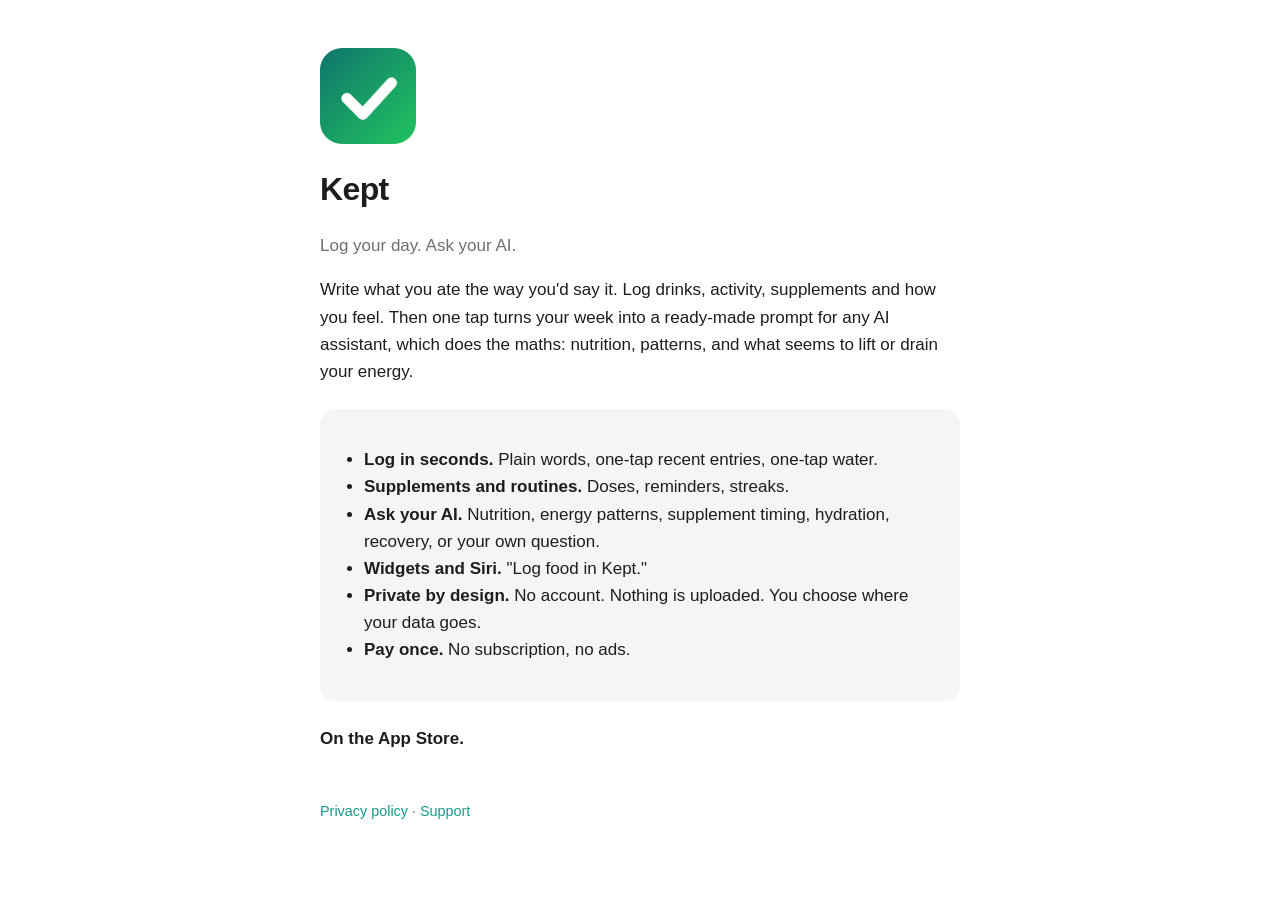
==== index.html @ 618c5a5a "Listing, privacy, support and screenshots for 2.0 - docs/listing/v2.0.md rewritten for the food and " ====
<!DOCTYPE html>
<html lang="en">
<head>
<meta charset="utf-8">
<meta name="viewport" content="width=device-width, initial-scale=1">
<title>Kept: Food &amp; Supplement Log</title>
<meta name="description" content="Log food, drinks, activity, supplements and how you feel in plain words, then ask any AI what it means. Private, pay once, no account.">
<link rel="stylesheet" href="docs/_style.css">
</head>
<body>
<main>
  <img class="icon" src="Kept/Assets.xcassets/AppIconPreview.imageset/AppIconPreview@3x.png" alt="Kept app icon">
  <h1>Kept</h1>
  <p class="muted">Log your day. Ask your AI.</p>

  <p>Write what you ate the way you'd say it. Log drinks, activity, supplements and how you feel. Then one tap turns your week into a ready-made prompt for any AI assistant, which does the maths: nutrition, patterns, and what seems to lift or drain your energy.</p>

  <div class="card">
    <ul>
      <li><strong>Log in seconds.</strong> Plain words, one-tap recent entries, one-tap water.</li>
      <li><strong>Supplements and routines.</strong> Doses, reminders, streaks.</li>
      <li><strong>Ask your AI.</strong> Nutrition, energy patterns, supplement timing, hydration, recovery, or your own question.</li>
      <li><strong>Widgets and Siri.</strong> "Log food in Kept."</li>
      <li><strong>Private by design.</strong> No account. Nothing is uploaded. You choose where your data goes.</li>
      <li><strong>Pay once.</strong> No subscription, no ads.</li>
    </ul>
  </div>

  <p><strong>On the App Store.</strong></p>

  <footer class="muted"><a href="docs/privacy/">Privacy policy</a> · <a href="docs/support/">Support</a></footer>
</main>
</body>
</html>
---- docs/_style.css ----
:root { color-scheme: light dark; --bg: #ffffff; --fg: #1d1d1f; --muted: #6e6e73; --accent: #0f9d8a; --card: #f5f5f7; }
@media (prefers-color-scheme: dark) { :root { --bg: #000000; --fg: #f5f5f7; --muted: #a1a1a6; --card: #1c1c1e; } }
* { box-sizing: border-box; }
body { margin: 0; background: var(--bg); color: var(--fg); font: 17px/1.6 -apple-system, BlinkMacSystemFont, "SF Pro Text", "Segoe UI", Roboto, Helvetica, Arial, sans-serif; }
main { max-width: 680px; margin: 0 auto; padding: 48px 20px 80px; }
h1 { font-size: 2rem; letter-spacing: -0.02em; margin: 0 0 8px; }
h2 { font-size: 1.15rem; margin: 32px 0 8px; }
p, li { color: var(--fg); }
.muted { color: var(--muted); }
a { color: var(--accent); text-decoration: none; }
a:hover { text-decoration: underline; }
.icon { width: 96px; height: 96px; border-radius: 22px; display: block; margin: 0 0 20px; }
.card { background: var(--card); border-radius: 16px; padding: 20px 24px; margin: 24px 0; }
ul { padding-left: 20px; }
footer { margin-top: 48px; font-size: 0.9rem; }
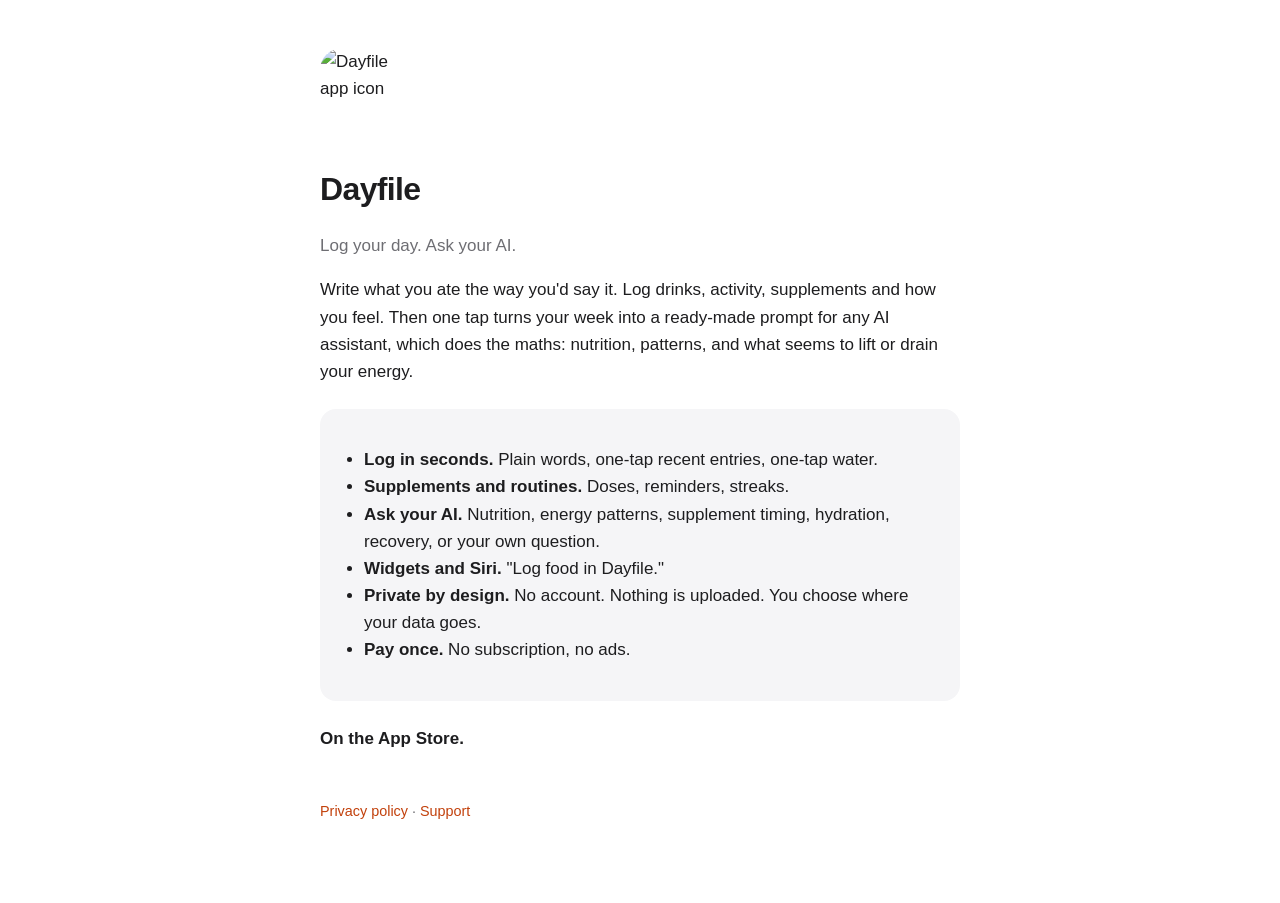
==== commit 2552cad5: "Rebrand to Dayfile: name, icon, palette, and every user-facing string "Kept" is shared by five or mo" ====
--- a/index.html
+++ b/index.html
@@ -3,14 +3,14 @@
 <head>
 <meta charset="utf-8">
 <meta name="viewport" content="width=device-width, initial-scale=1">
-<title>Kept: Food &amp; Supplement Log</title>
+<title>Dayfile: Food &amp; Supplement Log</title>
 <meta name="description" content="Log food, drinks, activity, supplements and how you feel in plain words, then ask any AI what it means. Private, pay once, no account.">
 <link rel="stylesheet" href="docs/_style.css">
 </head>
 <body>
 <main>
-  <img class="icon" src="Kept/Assets.xcassets/AppIconPreview.imageset/AppIconPreview@3x.png" alt="Kept app icon">
-  <h1>Kept</h1>
+  <img class="icon" src="Dayfile/Assets.xcassets/AppIconPreview.imageset/AppIconPreview@3x.png" alt="Dayfile app icon">
+  <h1>Dayfile</h1>
   <p class="muted">Log your day. Ask your AI.</p>
 
   <p>Write what you ate the way you'd say it. Log drinks, activity, supplements and how you feel. Then one tap turns your week into a ready-made prompt for any AI assistant, which does the maths: nutrition, patterns, and what seems to lift or drain your energy.</p>
@@ -20,7 +20,7 @@
       <li><strong>Log in seconds.</strong> Plain words, one-tap recent entries, one-tap water.</li>
       <li><strong>Supplements and routines.</strong> Doses, reminders, streaks.</li>
       <li><strong>Ask your AI.</strong> Nutrition, energy patterns, supplement timing, hydration, recovery, or your own question.</li>
-      <li><strong>Widgets and Siri.</strong> "Log food in Kept."</li>
+      <li><strong>Widgets and Siri.</strong> "Log food in Dayfile."</li>
       <li><strong>Private by design.</strong> No account. Nothing is uploaded. You choose where your data goes.</li>
       <li><strong>Pay once.</strong> No subscription, no ads.</li>
     </ul>
--- a/docs/_style.css
+++ b/docs/_style.css
@@ -1,5 +1,5 @@
-:root { color-scheme: light dark; --bg: #ffffff; --fg: #1d1d1f; --muted: #6e6e73; --accent: #0f9d8a; --card: #f5f5f7; }
-@media (prefers-color-scheme: dark) { :root { --bg: #000000; --fg: #f5f5f7; --muted: #a1a1a6; --card: #1c1c1e; } }
+:root { color-scheme: light dark; --bg: #ffffff; --fg: #1d1d1f; --muted: #6e6e73; --accent: #c2410c; --card: #f5f5f7; }
+@media (prefers-color-scheme: dark) { :root { --bg: #000000; --fg: #f5f5f7; --muted: #a1a1a6; --card: #1c1c1e; --accent: #fb923c; } }
 * { box-sizing: border-box; }
 body { margin: 0; background: var(--bg); color: var(--fg); font: 17px/1.6 -apple-system, BlinkMacSystemFont, "SF Pro Text", "Segoe UI", Roboto, Helvetica, Arial, sans-serif; }
 main { max-width: 680px; margin: 0 auto; padding: 48px 20px 80px; }
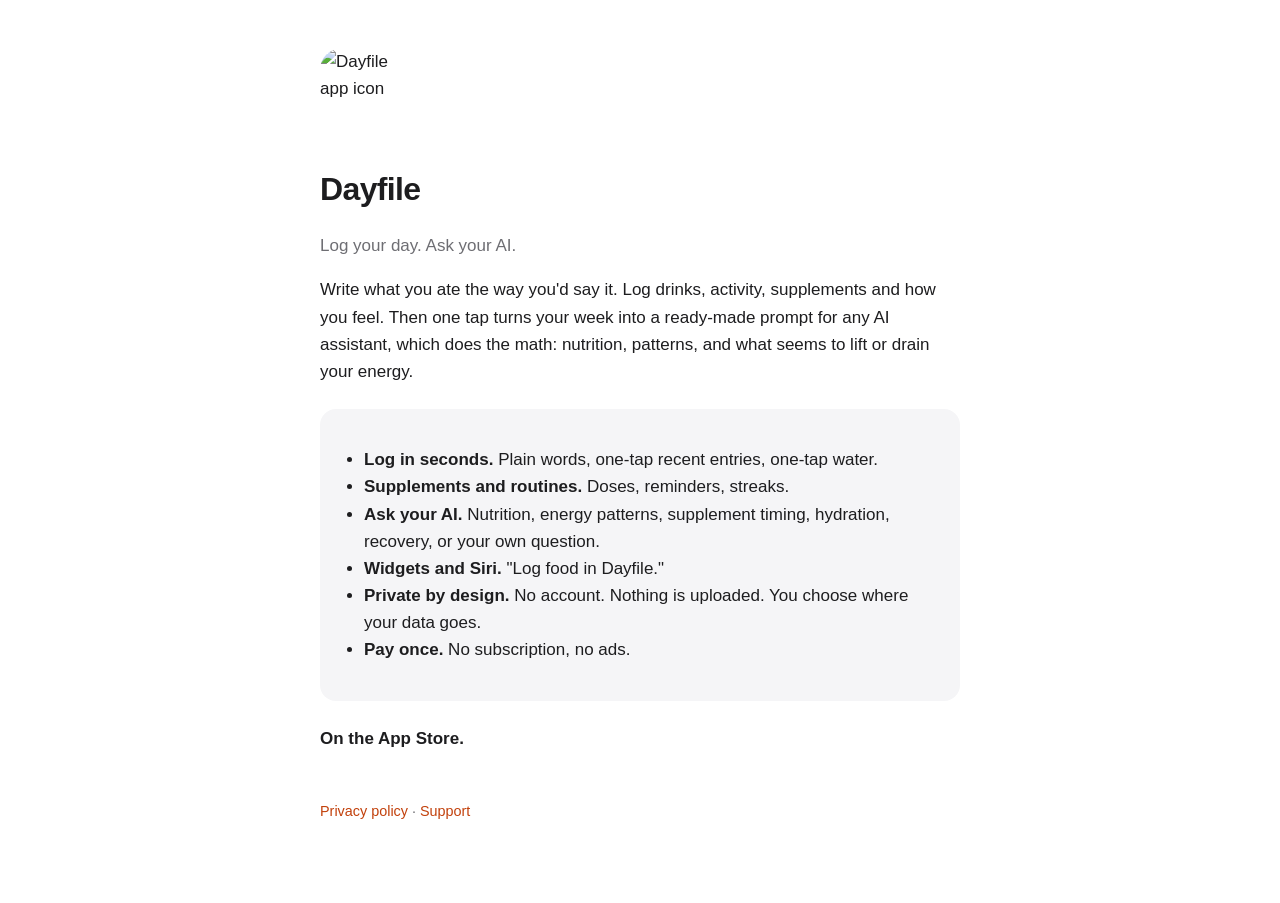
==== commit 3e6ee1bb: "Use US spelling in prompts, captions and listing Co-Authored-By: Claude Opus 5.5 <noreply@anthropic." ====
--- a/index.html
+++ b/index.html
@@ -13,7 +13,7 @@
   <h1>Dayfile</h1>
   <p class="muted">Log your day. Ask your AI.</p>
 
-  <p>Write what you ate the way you'd say it. Log drinks, activity, supplements and how you feel. Then one tap turns your week into a ready-made prompt for any AI assistant, which does the maths: nutrition, patterns, and what seems to lift or drain your energy.</p>
+  <p>Write what you ate the way you'd say it. Log drinks, activity, supplements and how you feel. Then one tap turns your week into a ready-made prompt for any AI assistant, which does the math: nutrition, patterns, and what seems to lift or drain your energy.</p>
 
   <div class="card">
     <ul>
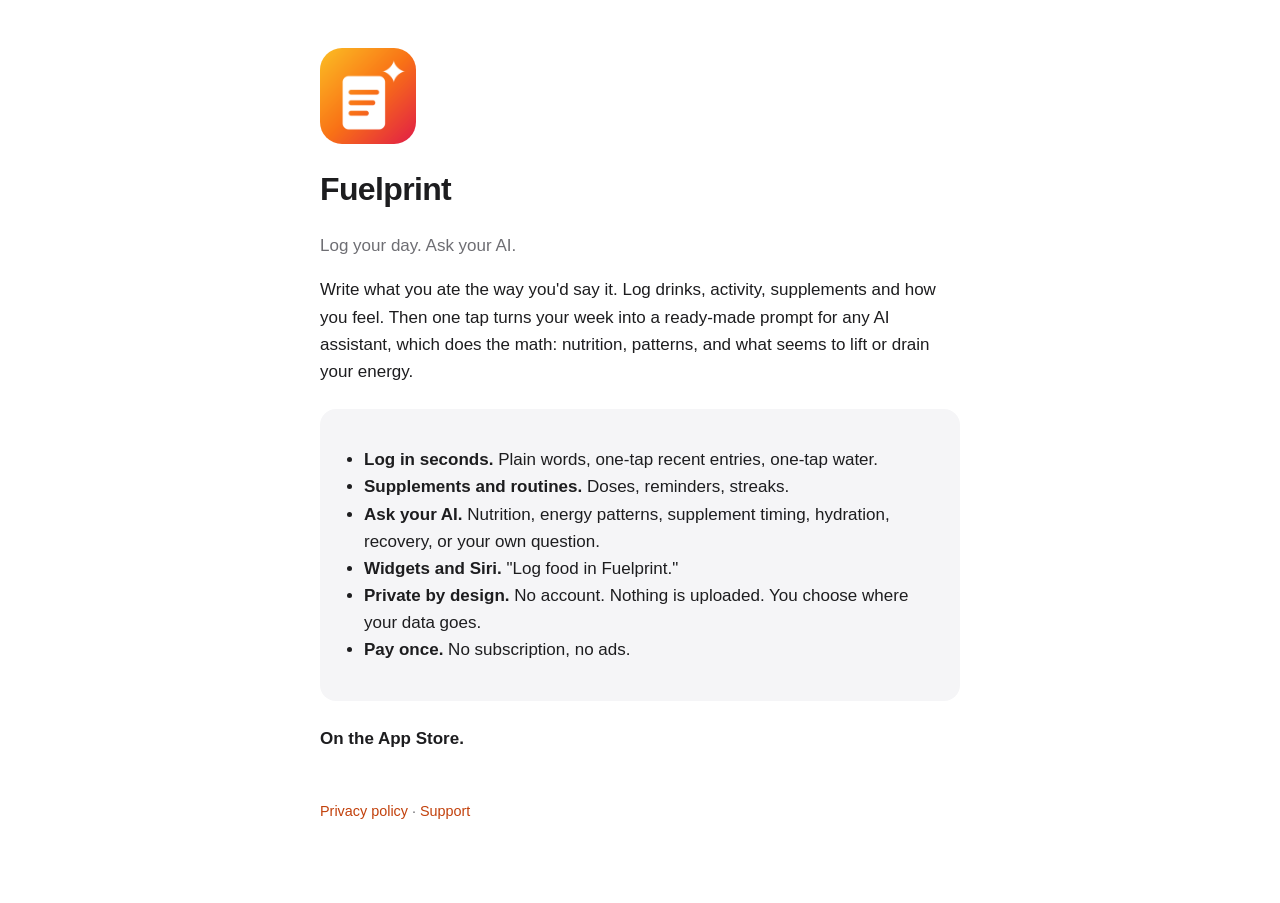
==== commit 20391355: "Rename Dayfile to Fuelprint Sixty names were checked against the US App Store; Fuelprint had no apps" ====
--- a/index.html
+++ b/index.html
@@ -3,14 +3,14 @@
 <head>
 <meta charset="utf-8">
 <meta name="viewport" content="width=device-width, initial-scale=1">
-<title>Dayfile: Food &amp; Supplement Log</title>
+<title>Fuelprint: Food &amp; Supplements</title>
 <meta name="description" content="Log food, drinks, activity, supplements and how you feel in plain words, then ask any AI what it means. Private, pay once, no account.">
 <link rel="stylesheet" href="docs/_style.css">
 </head>
 <body>
 <main>
-  <img class="icon" src="Dayfile/Assets.xcassets/AppIconPreview.imageset/AppIconPreview@3x.png" alt="Dayfile app icon">
-  <h1>Dayfile</h1>
+  <img class="icon" src="Kept/Assets.xcassets/AppIconPreview.imageset/AppIconPreview@3x.png" alt="Fuelprint app icon">
+  <h1>Fuelprint</h1>
   <p class="muted">Log your day. Ask your AI.</p>
 
   <p>Write what you ate the way you'd say it. Log drinks, activity, supplements and how you feel. Then one tap turns your week into a ready-made prompt for any AI assistant, which does the math: nutrition, patterns, and what seems to lift or drain your energy.</p>
@@ -20,7 +20,7 @@
       <li><strong>Log in seconds.</strong> Plain words, one-tap recent entries, one-tap water.</li>
       <li><strong>Supplements and routines.</strong> Doses, reminders, streaks.</li>
       <li><strong>Ask your AI.</strong> Nutrition, energy patterns, supplement timing, hydration, recovery, or your own question.</li>
-      <li><strong>Widgets and Siri.</strong> "Log food in Dayfile."</li>
+      <li><strong>Widgets and Siri.</strong> "Log food in Fuelprint."</li>
       <li><strong>Private by design.</strong> No account. Nothing is uploaded. You choose where your data goes.</li>
       <li><strong>Pay once.</strong> No subscription, no ads.</li>
     </ul>
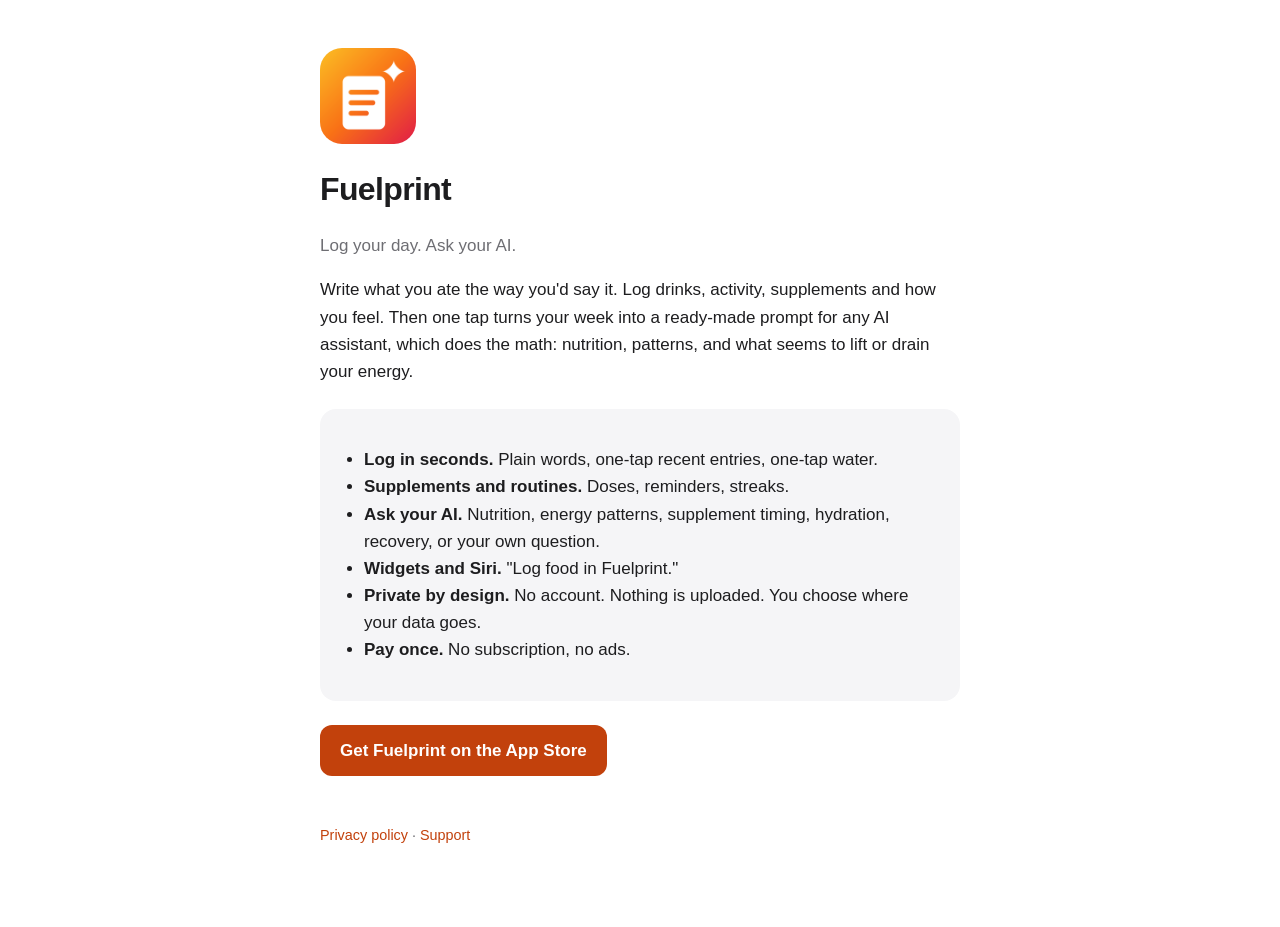
==== commit e860ab32: "Link the website to the live App Store listing Co-Authored-By: Claude Opus 5.5 <noreply@anthropic.co" ====
--- a/index.html
+++ b/index.html
@@ -26,7 +26,7 @@
     </ul>
   </div>
 
-  <p><strong>On the App Store.</strong></p>
+  <p><a class="button" href="https://apps.apple.com/app/id6814644588">Get Fuelprint on the App Store</a></p>
 
   <footer class="muted"><a href="docs/privacy/">Privacy policy</a> · <a href="docs/support/">Support</a></footer>
 </main>
--- a/docs/_style.css
+++ b/docs/_style.css
@@ -10,6 +10,7 @@
 a { color: var(--accent); text-decoration: none; }
 a:hover { text-decoration: underline; }
 .icon { width: 96px; height: 96px; border-radius: 22px; display: block; margin: 0 0 20px; }
+.button { display: inline-block; background: var(--accent); color: #fff; font-weight: 600; padding: 12px 20px; border-radius: 12px; }
 .card { background: var(--card); border-radius: 16px; padding: 20px 24px; margin: 24px 0; }
 ul { padding-left: 20px; }
 footer { margin-top: 48px; font-size: 0.9rem; }
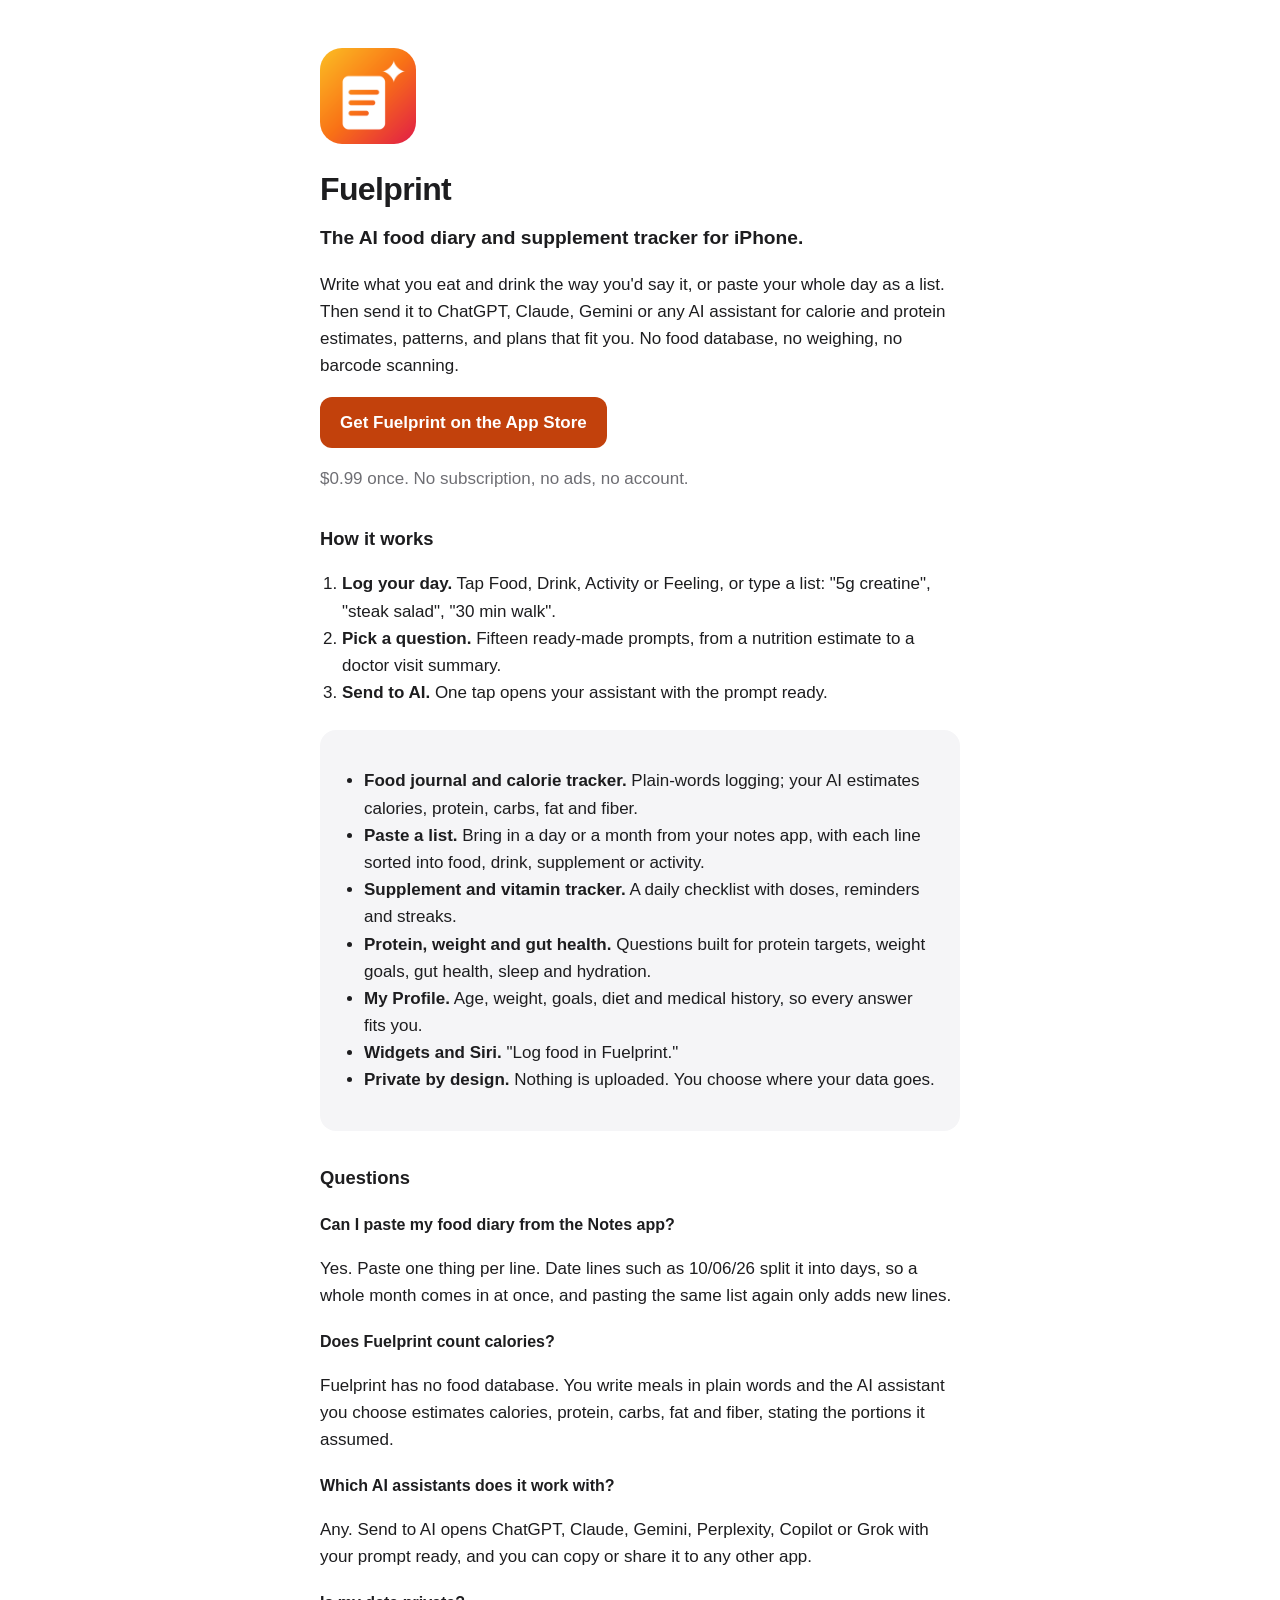
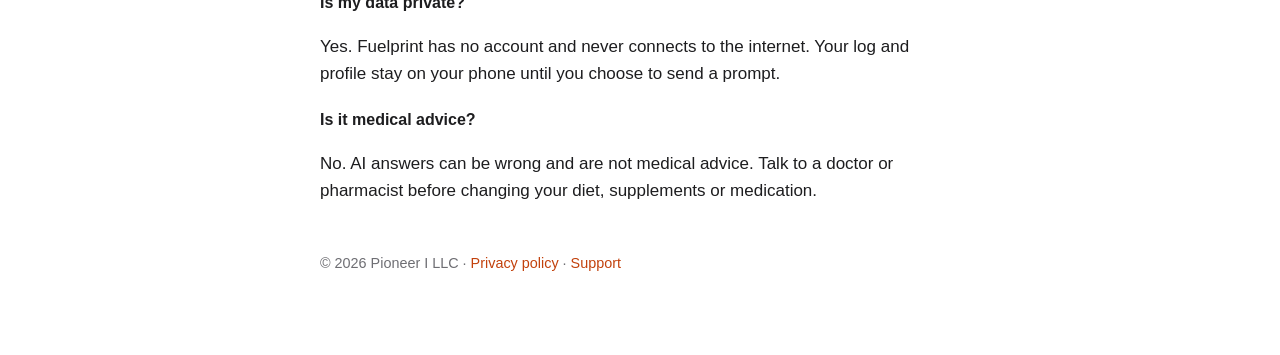
==== commit e43421db: "2.1 listing, website SEO, support and privacy pages, screenshots - docs/listing/v2.1.md: subtitle 'A" ====
--- a/index.html
+++ b/index.html
@@ -3,32 +3,122 @@
 <head>
 <meta charset="utf-8">
 <meta name="viewport" content="width=device-width, initial-scale=1">
-<title>Fuelprint: Food &amp; Supplements</title>
-<meta name="description" content="Log food, drinks, activity, supplements and how you feel in plain words, then ask any AI what it means. Private, pay once, no account.">
+<title>Fuelprint: AI Food Diary, Calorie &amp; Supplement Tracker for iPhone</title>
+<meta name="description" content="Log food, drinks, supplements and workouts in plain words or paste a whole day as a list. Get calorie, protein and nutrition estimates from ChatGPT, Claude or Gemini. Private. Pay once.">
+<meta name="keywords" content="food diary, food journal, calorie tracker, protein tracker, supplement tracker, vitamin tracker, macro tracker, AI nutrition, meal log, iPhone app">
+<link rel="canonical" href="https://messagegabrielhere-lgtm.github.io/Appsales/">
+<meta name="apple-itunes-app" content="app-id=6814644588">
+<meta name="theme-color" content="#c2410c">
+
+<meta property="og:type" content="website">
+<meta property="og:site_name" content="Fuelprint">
+<meta property="og:title" content="Fuelprint: AI Food Diary &amp; Supplement Tracker">
+<meta property="og:description" content="Write your day like a note. Ask your AI for calories, protein, patterns and plans. Private, pay once, no account.">
+<meta property="og:url" content="https://messagegabrielhere-lgtm.github.io/Appsales/">
+<meta property="og:image" content="https://messagegabrielhere-lgtm.github.io/Appsales/Kept/Assets.xcassets/AppIconPreview.imageset/AppIconPreview@3x.png">
+<meta name="twitter:card" content="summary">
+<meta name="twitter:title" content="Fuelprint: AI Food Diary &amp; Supplement Tracker">
+<meta name="twitter:description" content="Write your day like a note. Ask your AI for calories, protein, patterns and plans.">
+<meta name="twitter:image" content="https://messagegabrielhere-lgtm.github.io/Appsales/Kept/Assets.xcassets/AppIconPreview.imageset/AppIconPreview@3x.png">
+<link rel="icon" type="image/png" href="Kept/Assets.xcassets/AppIconPreview.imageset/AppIconPreview@3x.png">
+<link rel="apple-touch-icon" href="Kept/Assets.xcassets/AppIconPreview.imageset/AppIconPreview@3x.png">
 <link rel="stylesheet" href="docs/_style.css">
+
+<script type="application/ld+json">
+{
+  "@context": "https://schema.org",
+  "@graph": [
+    {
+      "@type": "MobileApplication",
+      "name": "Fuelprint: Food & Supplements",
+      "alternateName": "Fuelprint",
+      "description": "A food diary and supplement tracker built for AI. Log food, drinks, supplements, activity and how you feel in plain words, or paste a whole day as a list, then get calorie, protein and nutrition estimates from the AI assistant you choose.",
+      "operatingSystem": "iOS 17.0 or later",
+      "applicationCategory": "HealthApplication",
+      "applicationSubCategory": "Food & Drink",
+      "installUrl": "https://apps.apple.com/app/id6814644588",
+      "url": "https://messagegabrielhere-lgtm.github.io/Appsales/",
+      "image": "https://messagegabrielhere-lgtm.github.io/Appsales/Kept/Assets.xcassets/AppIconPreview.imageset/AppIconPreview@3x.png",
+      "offers": { "@type": "Offer", "price": "0.99", "priceCurrency": "USD" },
+      "publisher": { "@type": "Organization", "name": "Pioneer I LLC" }
+    },
+    {
+      "@type": "FAQPage",
+      "mainEntity": [
+        {
+          "@type": "Question",
+          "name": "Can I paste my food diary from the Notes app?",
+          "acceptedAnswer": { "@type": "Answer", "text": "Yes. Paste one thing per line. Date lines such as 10/06/26 split it into days, so a whole month comes in at once, and pasting the same list again only adds new lines." }
+        },
+        {
+          "@type": "Question",
+          "name": "Does Fuelprint count calories?",
+          "acceptedAnswer": { "@type": "Answer", "text": "Fuelprint has no food database. You write meals in plain words and the AI assistant you choose estimates calories, protein, carbs, fat and fiber, stating the portions it assumed." }
+        },
+        {
+          "@type": "Question",
+          "name": "Which AI assistants does it work with?",
+          "acceptedAnswer": { "@type": "Answer", "text": "Any. Send to AI opens ChatGPT, Claude, Gemini, Perplexity, Copilot or Grok with your prompt ready, and you can copy or share it to any other app." }
+        },
+        {
+          "@type": "Question",
+          "name": "Is my data private?",
+          "acceptedAnswer": { "@type": "Answer", "text": "Yes. Fuelprint has no account and never connects to the internet. Your log and profile stay on your phone until you choose to send a prompt." }
+        },
+        {
+          "@type": "Question",
+          "name": "Is it medical advice?",
+          "acceptedAnswer": { "@type": "Answer", "text": "No. AI answers can be wrong and are not medical advice. Talk to a doctor or pharmacist before changing your diet, supplements or medication." }
+        }
+      ]
+    }
+  ]
+}
+</script>
 </head>
 <body>
 <main>
-  <img class="icon" src="Kept/Assets.xcassets/AppIconPreview.imageset/AppIconPreview@3x.png" alt="Fuelprint app icon">
+  <img class="icon" src="Kept/Assets.xcassets/AppIconPreview.imageset/AppIconPreview@3x.png" alt="Fuelprint app icon" width="96" height="96">
   <h1>Fuelprint</h1>
-  <p class="muted">Log your day. Ask your AI.</p>
+  <p class="lead">The AI food diary and supplement tracker for iPhone.</p>
 
-  <p>Write what you ate the way you'd say it. Log drinks, activity, supplements and how you feel. Then one tap turns your week into a ready-made prompt for any AI assistant, which does the math: nutrition, patterns, and what seems to lift or drain your energy.</p>
+  <p>Write what you eat and drink the way you'd say it, or paste your whole day as a list. Then send it to ChatGPT, Claude, Gemini or any AI assistant for calorie and protein estimates, patterns, and plans that fit you. No food database, no weighing, no barcode scanning.</p>
+
+  <p><a class="button" href="https://apps.apple.com/app/id6814644588">Get Fuelprint on the App Store</a></p>
+  <p class="muted">$0.99 once. No subscription, no ads, no account.</p>
+
+  <h2>How it works</h2>
+  <ol>
+    <li><strong>Log your day.</strong> Tap Food, Drink, Activity or Feeling, or type a list: "5g creatine", "steak salad", "30 min walk".</li>
+    <li><strong>Pick a question.</strong> Fifteen ready-made prompts, from a nutrition estimate to a doctor visit summary.</li>
+    <li><strong>Send to AI.</strong> One tap opens your assistant with the prompt ready.</li>
+  </ol>
 
   <div class="card">
     <ul>
-      <li><strong>Log in seconds.</strong> Plain words, one-tap recent entries, one-tap water.</li>
-      <li><strong>Supplements and routines.</strong> Doses, reminders, streaks.</li>
-      <li><strong>Ask your AI.</strong> Nutrition, energy patterns, supplement timing, hydration, recovery, or your own question.</li>
+      <li><strong>Food journal and calorie tracker.</strong> Plain-words logging; your AI estimates calories, protein, carbs, fat and fiber.</li>
+      <li><strong>Paste a list.</strong> Bring in a day or a month from your notes app, with each line sorted into food, drink, supplement or activity.</li>
+      <li><strong>Supplement and vitamin tracker.</strong> A daily checklist with doses, reminders and streaks.</li>
+      <li><strong>Protein, weight and gut health.</strong> Questions built for protein targets, weight goals, gut health, sleep and hydration.</li>
+      <li><strong>My Profile.</strong> Age, weight, goals, diet and medical history, so every answer fits you.</li>
       <li><strong>Widgets and Siri.</strong> "Log food in Fuelprint."</li>
-      <li><strong>Private by design.</strong> No account. Nothing is uploaded. You choose where your data goes.</li>
-      <li><strong>Pay once.</strong> No subscription, no ads.</li>
+      <li><strong>Private by design.</strong> Nothing is uploaded. You choose where your data goes.</li>
     </ul>
   </div>
 
-  <p><a class="button" href="https://apps.apple.com/app/id6814644588">Get Fuelprint on the App Store</a></p>
+  <h2>Questions</h2>
+  <h3>Can I paste my food diary from the Notes app?</h3>
+  <p>Yes. Paste one thing per line. Date lines such as 10/06/26 split it into days, so a whole month comes in at once, and pasting the same list again only adds new lines.</p>
+  <h3>Does Fuelprint count calories?</h3>
+  <p>Fuelprint has no food database. You write meals in plain words and the AI assistant you choose estimates calories, protein, carbs, fat and fiber, stating the portions it assumed.</p>
+  <h3>Which AI assistants does it work with?</h3>
+  <p>Any. Send to AI opens ChatGPT, Claude, Gemini, Perplexity, Copilot or Grok with your prompt ready, and you can copy or share it to any other app.</p>
+  <h3>Is my data private?</h3>
+  <p>Yes. Fuelprint has no account and never connects to the internet. Your log and profile stay on your phone until you choose to send a prompt.</p>
+  <h3>Is it medical advice?</h3>
+  <p>No. AI answers can be wrong and are not medical advice. Talk to a doctor or pharmacist before changing your diet, supplements or medication.</p>
 
-  <footer class="muted"><a href="docs/privacy/">Privacy policy</a> · <a href="docs/support/">Support</a></footer>
+  <footer class="muted">© 2026 Pioneer I LLC · <a href="docs/privacy/">Privacy policy</a> · <a href="docs/support/">Support</a></footer>
 </main>
 </body>
 </html>
--- a/docs/_style.css
+++ b/docs/_style.css
@@ -5,12 +5,16 @@
 main { max-width: 680px; margin: 0 auto; padding: 48px 20px 80px; }
 h1 { font-size: 2rem; letter-spacing: -0.02em; margin: 0 0 8px; }
 h2 { font-size: 1.15rem; margin: 32px 0 8px; }
+h3 { font-size: 1rem; margin: 20px 0 4px; }
+.lead { font-size: 1.2rem; font-weight: 600; margin: 0 0 16px; }
+code { font: 0.9em ui-monospace, SFMono-Regular, Menlo, monospace; background: var(--card); padding: 1px 5px; border-radius: 5px; }
+ol { padding-left: 22px; }
 p, li { color: var(--fg); }
 .muted { color: var(--muted); }
 a { color: var(--accent); text-decoration: none; }
 a:hover { text-decoration: underline; }
 .icon { width: 96px; height: 96px; border-radius: 22px; display: block; margin: 0 0 20px; }
-.button { display: inline-block; background: var(--accent); color: #fff; font-weight: 600; padding: 12px 20px; border-radius: 12px; }
+.button { display: inline-block; background: #c2410c; color: #fff; font-weight: 600; padding: 12px 20px; border-radius: 12px; }
 .card { background: var(--card); border-radius: 16px; padding: 20px 24px; margin: 24px 0; }
 ul { padding-left: 20px; }
 footer { margin-top: 48px; font-size: 0.9rem; }
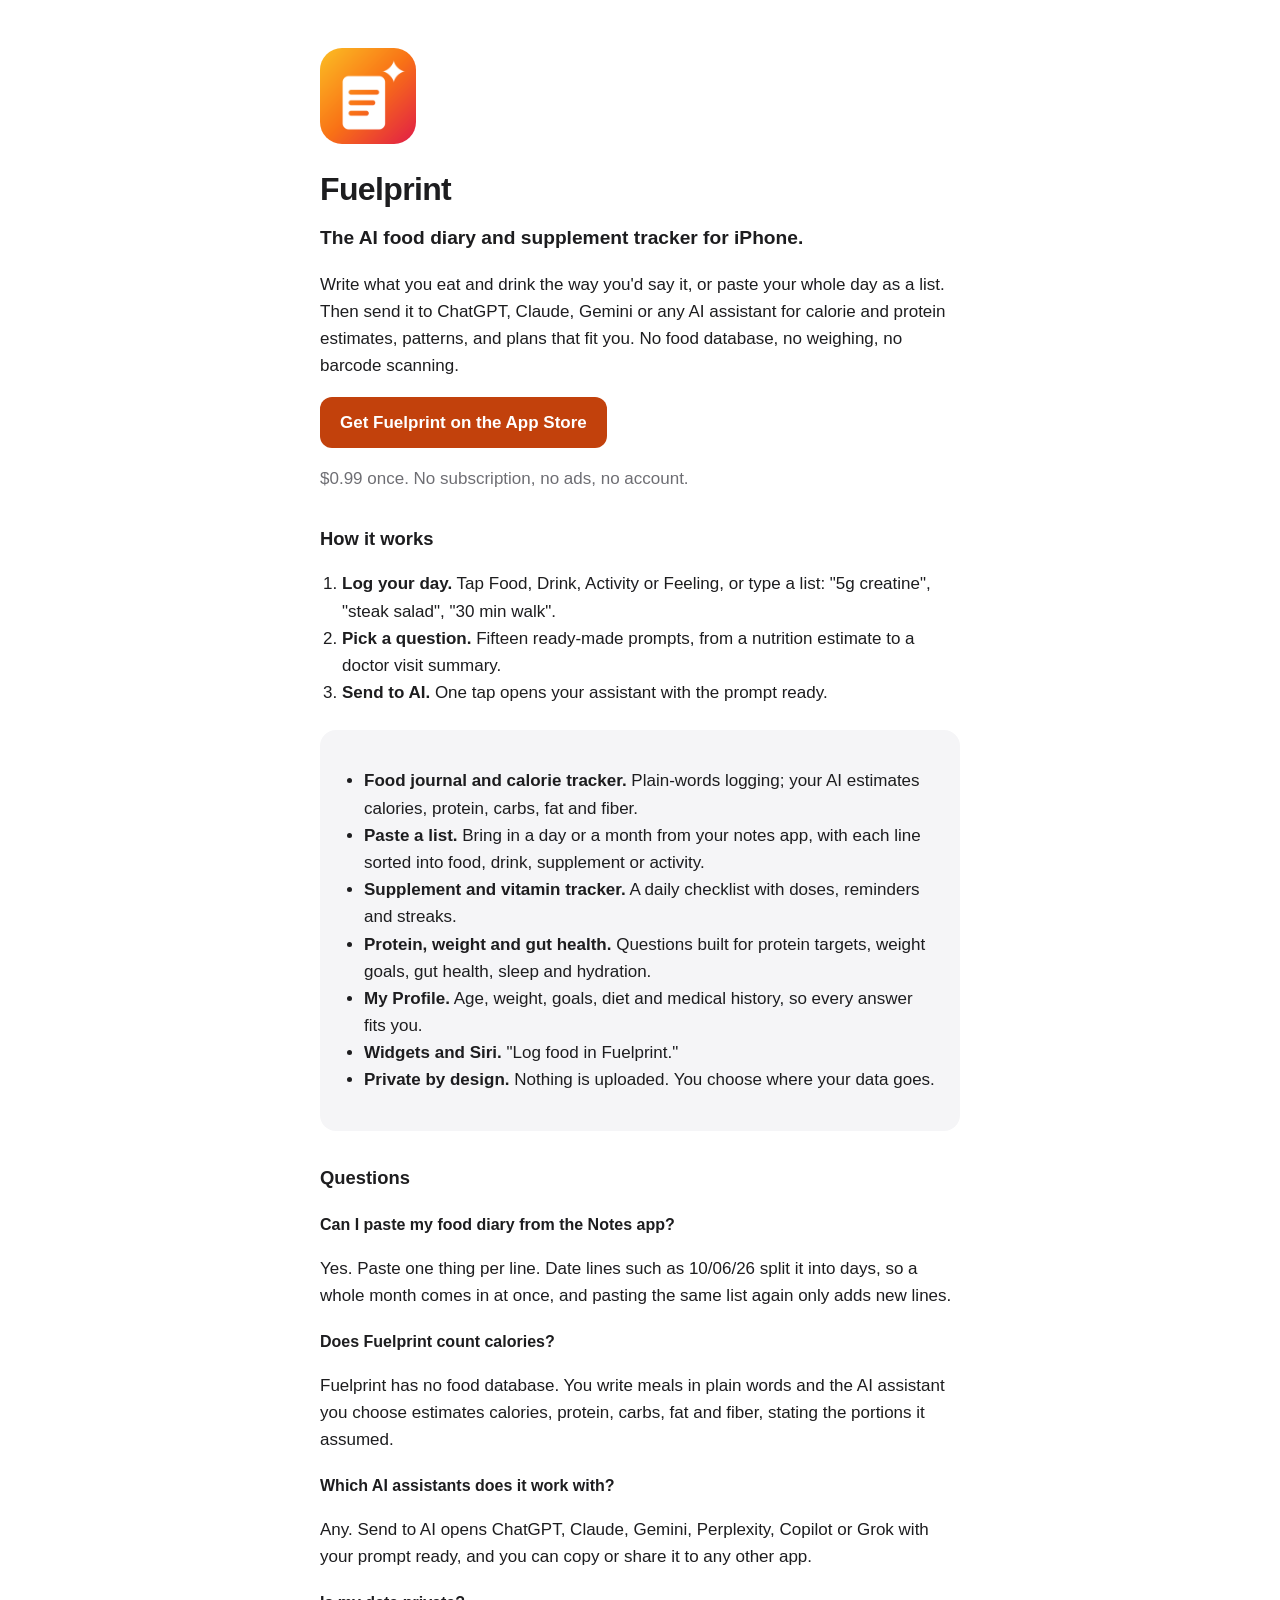
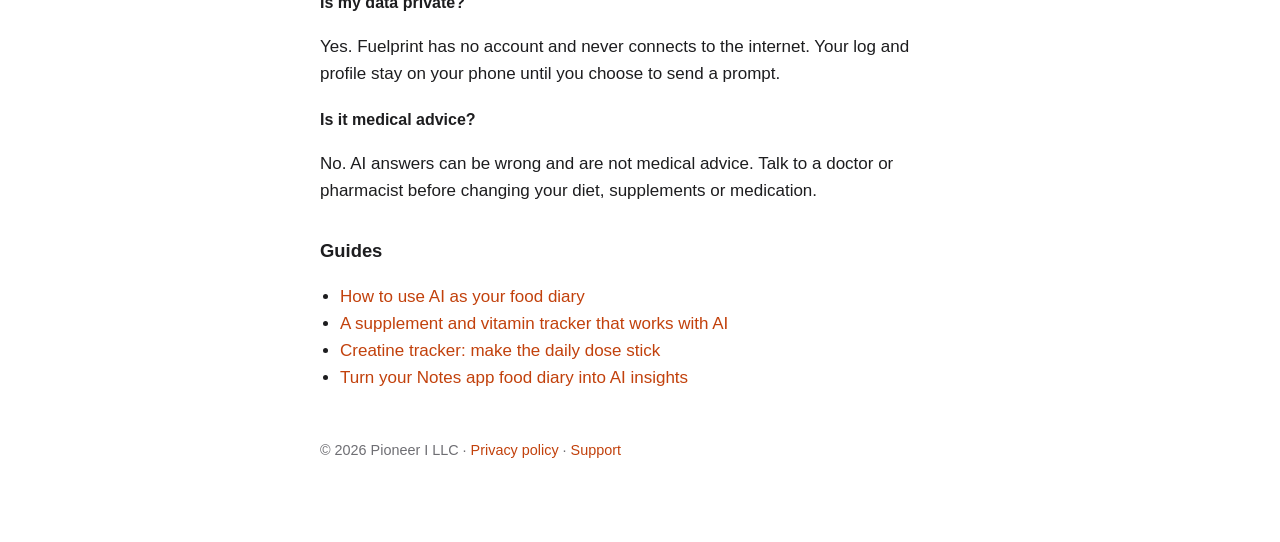
==== commit 6ed6a416: "Retarget App Store keywords from research; SEO guide pages - Keyword research (docs/ASO.md): calorie" ====
--- a/index.html
+++ b/index.html
@@ -118,6 +118,14 @@
   <h3>Is it medical advice?</h3>
   <p>No. AI answers can be wrong and are not medical advice. Talk to a doctor or pharmacist before changing your diet, supplements or medication.</p>
 
+  <h2>Guides</h2>
+  <ul>
+    <li><a href="docs/guides/ai-food-diary/">How to use AI as your food diary</a></li>
+    <li><a href="docs/guides/supplement-tracker/">A supplement and vitamin tracker that works with AI</a></li>
+    <li><a href="docs/guides/creatine-tracker/">Creatine tracker: make the daily dose stick</a></li>
+    <li><a href="docs/guides/notes-food-diary/">Turn your Notes app food diary into AI insights</a></li>
+  </ul>
+
   <footer class="muted">© 2026 Pioneer I LLC · <a href="docs/privacy/">Privacy policy</a> · <a href="docs/support/">Support</a></footer>
 </main>
 </body>
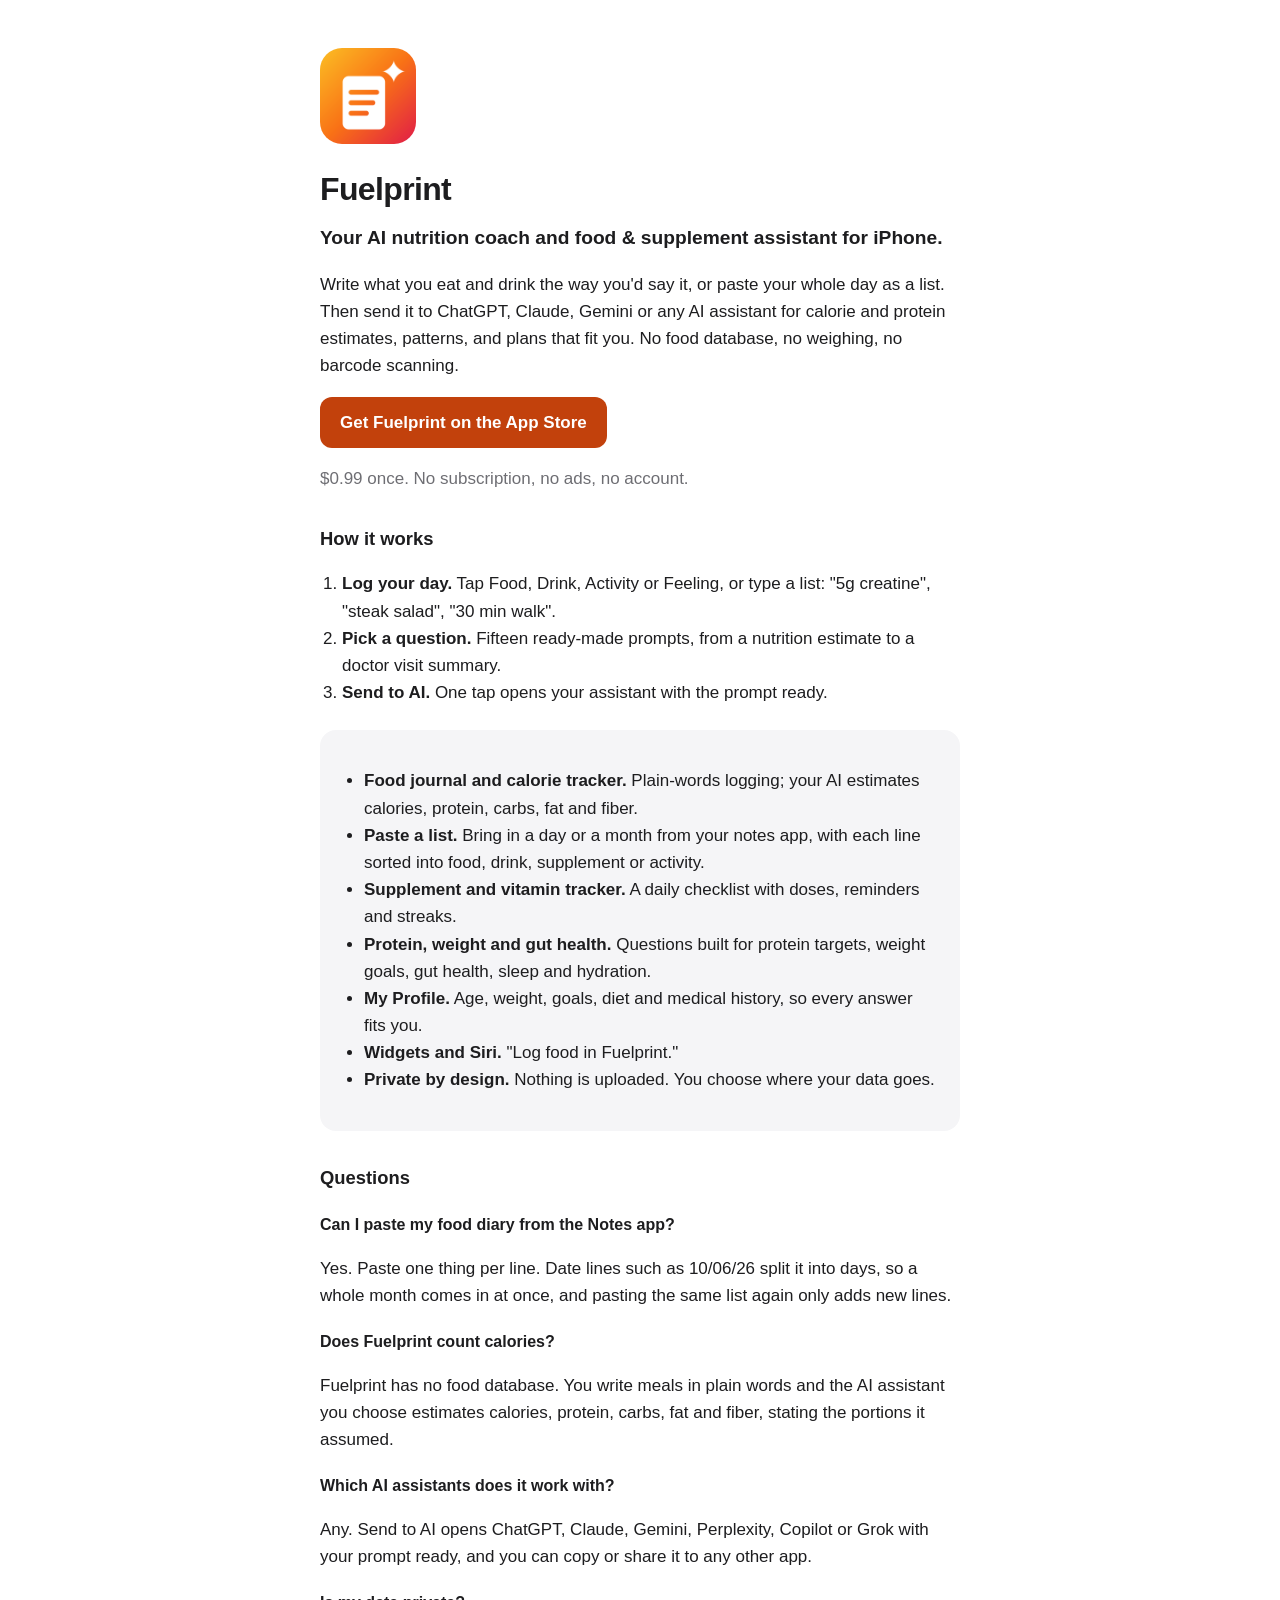
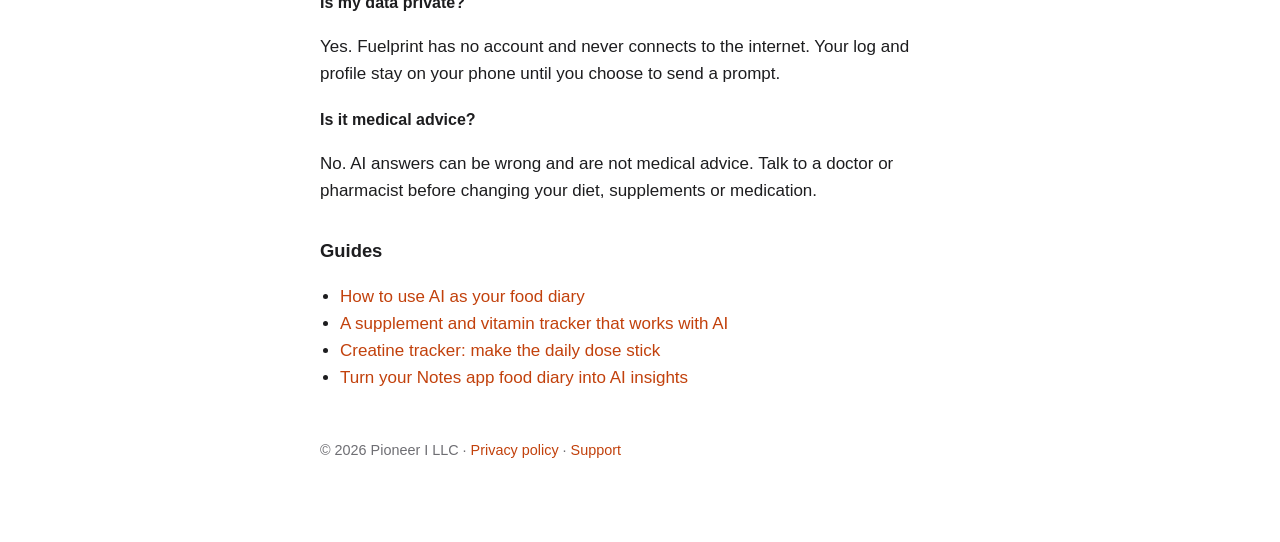
==== commit 38fa23b8: "Sell Fuelprint as an AI nutrition coach and assistant Keyword research on AI terms: ai coach (2M dem" ====
--- a/index.html
+++ b/index.html
@@ -3,21 +3,21 @@
 <head>
 <meta charset="utf-8">
 <meta name="viewport" content="width=device-width, initial-scale=1">
-<title>Fuelprint: AI Food Diary, Calorie &amp; Supplement Tracker for iPhone</title>
-<meta name="description" content="Log food, drinks, supplements and workouts in plain words or paste a whole day as a list. Get calorie, protein and nutrition estimates from ChatGPT, Claude or Gemini. Private. Pay once.">
-<meta name="keywords" content="food diary, food journal, calorie tracker, protein tracker, supplement tracker, vitamin tracker, macro tracker, AI nutrition, meal log, iPhone app">
+<title>Fuelprint: AI Nutrition Coach &amp; Food Assistant for iPhone</title>
+<meta name="description" content="Fuelprint is an AI nutrition coach and food &amp; supplement assistant for iPhone. Log meals in plain words, then ask AI for calorie and protein estimates, patterns and meal plans based on your own data. Private.">
+<meta name="keywords" content="AI nutrition coach, AI food assistant, AI health assistant, AI diet assistant, AI protein tracker, AI calorie tracker, AI supplement tracker, AI food diary, food diary, supplement tracker, iPhone app">
 <link rel="canonical" href="https://messagegabrielhere-lgtm.github.io/Appsales/">
 <meta name="apple-itunes-app" content="app-id=6814644588">
 <meta name="theme-color" content="#c2410c">
 
 <meta property="og:type" content="website">
 <meta property="og:site_name" content="Fuelprint">
-<meta property="og:title" content="Fuelprint: AI Food Diary &amp; Supplement Tracker">
+<meta property="og:title" content="Fuelprint: AI Nutrition Coach &amp; Food Assistant">
 <meta property="og:description" content="Write your day like a note. Ask your AI for calories, protein, patterns and plans. Private, pay once, no account.">
 <meta property="og:url" content="https://messagegabrielhere-lgtm.github.io/Appsales/">
 <meta property="og:image" content="https://messagegabrielhere-lgtm.github.io/Appsales/Kept/Assets.xcassets/AppIconPreview.imageset/AppIconPreview@3x.png">
 <meta name="twitter:card" content="summary">
-<meta name="twitter:title" content="Fuelprint: AI Food Diary &amp; Supplement Tracker">
+<meta name="twitter:title" content="Fuelprint: AI Nutrition Coach &amp; Food Assistant">
 <meta name="twitter:description" content="Write your day like a note. Ask your AI for calories, protein, patterns and plans.">
 <meta name="twitter:image" content="https://messagegabrielhere-lgtm.github.io/Appsales/Kept/Assets.xcassets/AppIconPreview.imageset/AppIconPreview@3x.png">
 <link rel="icon" type="image/png" href="Kept/Assets.xcassets/AppIconPreview.imageset/AppIconPreview@3x.png">
@@ -32,7 +32,7 @@
       "@type": "MobileApplication",
       "name": "Fuelprint: Food & Supplements",
       "alternateName": "Fuelprint",
-      "description": "A food diary and supplement tracker built for AI. Log food, drinks, supplements, activity and how you feel in plain words, or paste a whole day as a list, then get calorie, protein and nutrition estimates from the AI assistant you choose.",
+      "description": "An AI nutrition coach and food and supplement assistant. Log food, drinks, supplements, activity and how you feel in plain words, or paste a whole day as a list, then get calorie, protein and nutrition estimates from the AI assistant you choose.",
       "operatingSystem": "iOS 17.0 or later",
       "applicationCategory": "HealthApplication",
       "applicationSubCategory": "Food & Drink",
@@ -80,7 +80,7 @@
 <main>
   <img class="icon" src="Kept/Assets.xcassets/AppIconPreview.imageset/AppIconPreview@3x.png" alt="Fuelprint app icon" width="96" height="96">
   <h1>Fuelprint</h1>
-  <p class="lead">The AI food diary and supplement tracker for iPhone.</p>
+  <p class="lead">Your AI nutrition coach and food &amp; supplement assistant for iPhone.</p>
 
   <p>Write what you eat and drink the way you'd say it, or paste your whole day as a list. Then send it to ChatGPT, Claude, Gemini or any AI assistant for calorie and protein estimates, patterns, and plans that fit you. No food database, no weighing, no barcode scanning.</p>
 
